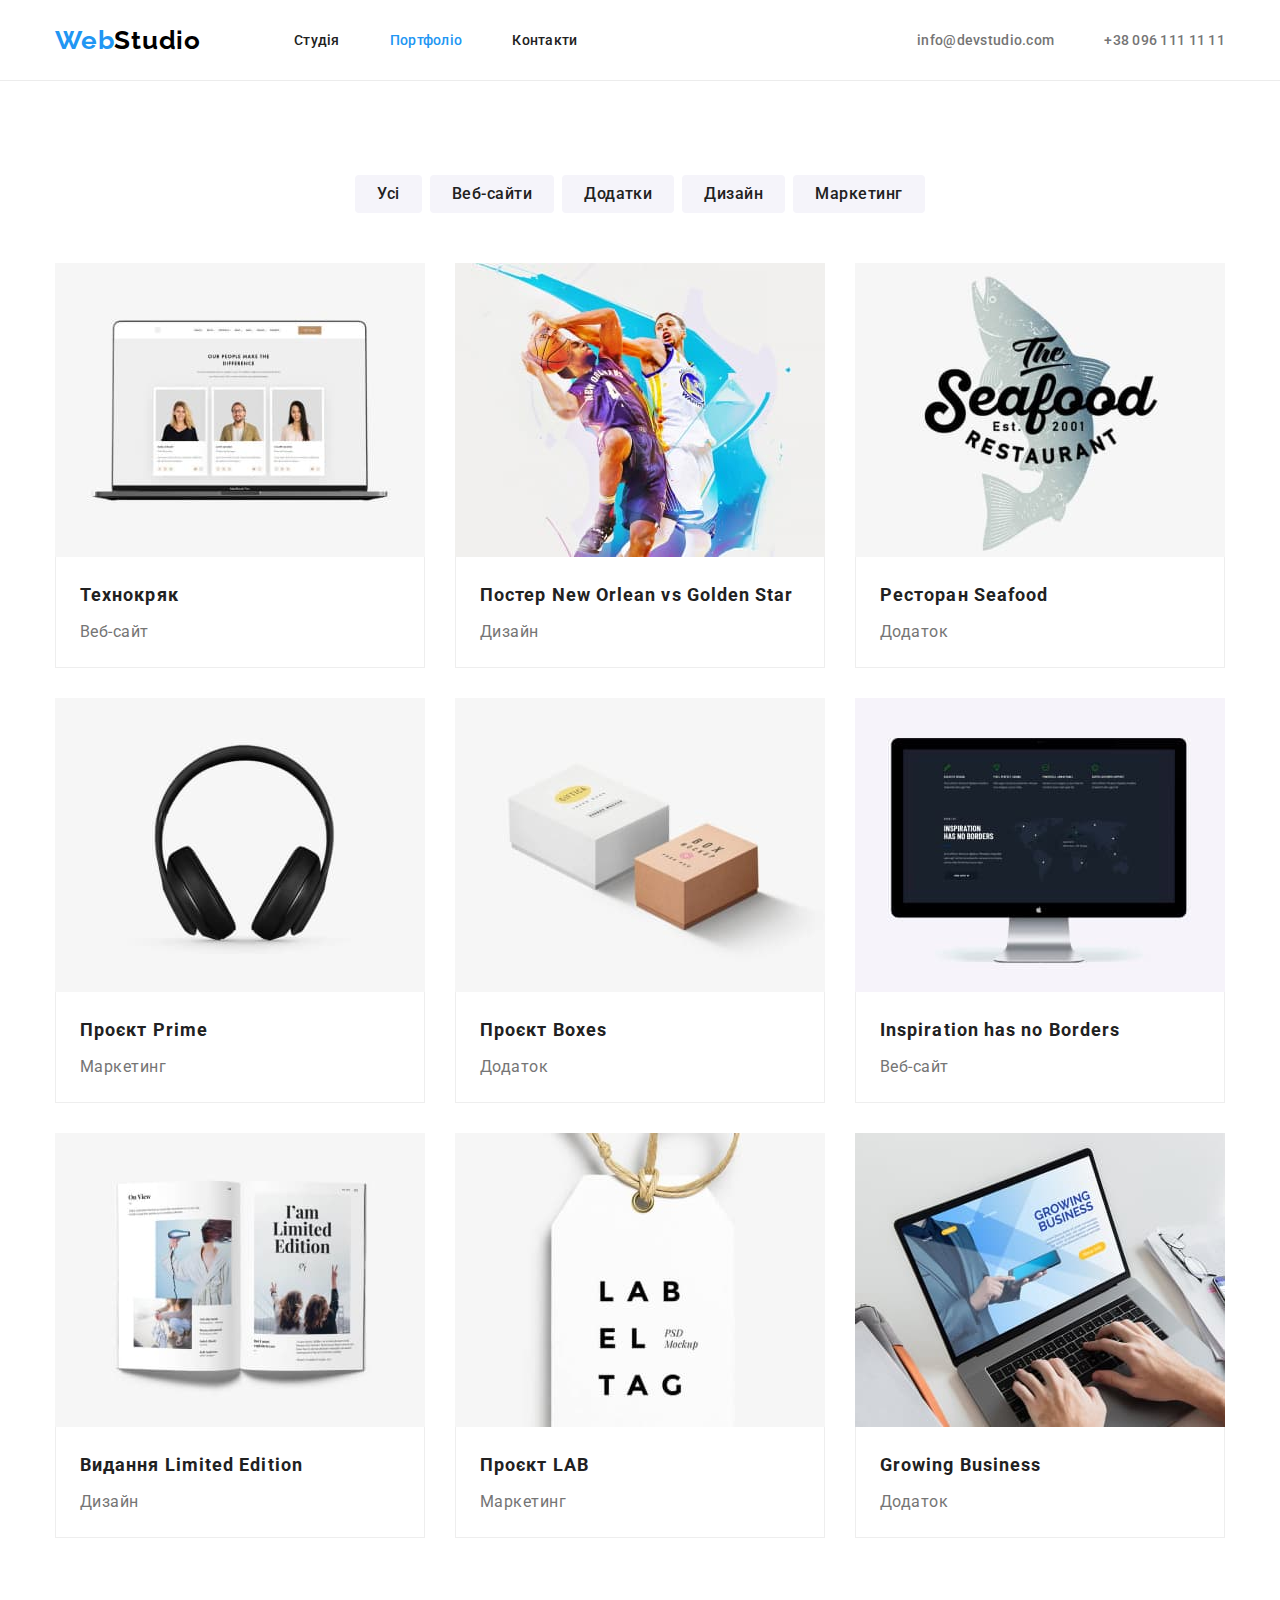
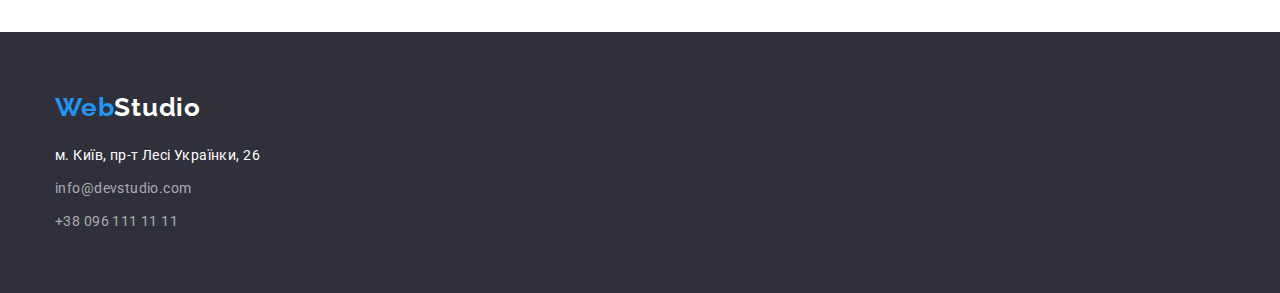
==== portfolio.html @ 5b9d3b2c "Initial commit" ====
<!DOCTYPE html>
<html lang="uk">
  <head>
    <meta charset="UTF-8" />
    <meta http-equiv="X-UA-Compatible" content="IE=edge" />
    <meta name="viewport" content="width=device-width, initial-scale=1.0" />
    <title>WebStudio</title>
    <!-- Fonts -->
    <link rel="preconnect" href="https://fonts.googleapis.com" />
    <link rel="preconnect" href="https://fonts.gstatic.com" crossorigin />
    <link
      href="https://fonts.googleapis.com/css2?family=Raleway:wght@700&family=Roboto:wght@400;500;700;900&display=swap"
      rel="stylesheet"
    />

    <!-- Modern normalized -->

    <link rel="stylesheet" href="./css/modern-normalized.css" />

    <!-- Custom styles -->
    <link rel="stylesheet" href="./css/styles.css" />
  </head>

  <body class="page">
    <header class="header">
      <div class="container header-container">
        <a class="logo" href="./index.html" lang="en"><span class="accent">Web</span>Studio</a>
        <nav class="nav">
          <ul class="list header-nav-list">
            <li class="list-item">
              <a class="header-nav-link link" href="./index.html">Студія</a>
            </li>
            <li>
              <a class="header-nav-link link active" href="./portfolio.html">Портфоліо</a>
            </li>
            <li>
              <a class="header-nav-link link" href="">Контакти</a>
            </li>
          </ul>
        </nav>

        <div class="header-contacts">
          <ul class="header-list-contacts list">
            <li class="list-item">
              <a class="header-nav-link link" href="mailto:info@devstudio.com" lang="en"
                >info@devstudio.com</a
              >
            </li>
            <li class="list-item">
              <a class="header-nav-link link" href="tel:+380961111111">+38 096 111 11 11</a>
            </li>
          </ul>
        </div>
      </div>
    </header>

    <main>
      <section class="section-portfolio section">
        <div class="container portfolio">
          <h1 hidden>Портфоліо</h1>

          <div class="btn-portfolio">
            <ul class="list-btn list">
              <li class="btn-list-item">
                <button class="portfolio-btn btn" type="button">Усі</button>
              </li>
              <li class="btn-list-item">
                <button class="portfolio-btn btn" type="button">Веб-сайти</button>
              </li>
              <li class="btn-list-item">
                <button class="portfolio-btn btn" type="button">Додатки</button>
              </li>
              <li class="btn-list-item">
                <button class="portfolio-btn btn" type="button">Дизайн</button>
              </li>
              <li class="btn-list-item">
                <button class="portfolio-btn btn" type="button">Маркетинг</button>
              </li>
            </ul>
          </div>

          <div class="portfolio-cards">
            <ul class="cards-list-portfolio list">
              <li class="cards-item-portfolio">
                <img
                  class="img-portfolio img"
                  src="./images/portfolio/img-1.jpeg"
                  alt="Картинка вебсайт"
                  width="370"
                  height="294"
                />
                <div class="group-bottom-cards"
                  ><h2 class="subtitle-portfolio">Технокряк</h2>
                  <p class="desc-portfolio">Веб-сайт</p>
                </div>
              </li>

              <li class="cards-item-portfolio">
                <img
                  class="img-portfolio img"
                  src="./images/portfolio/img-2.jpeg"
                  alt="зображення дизайну"
                  width="370"
                  height="294"
                />
                <div class="group-bottom-cards">
                  <h2 class="subtitle-portfolio"
                    >Постер <span lang="en">New Orlean vs Golden Star</span></h2
                  >
                  <p class="desc-portfolio">Дизайн</p>
                </div>
              </li>

              <li class="cards-item-portfolio">
                <img
                  class="img-portfolio img"
                  src="./images/portfolio/img-3.jpeg"
                  alt="логотип ресторану"
                  width="370"
                  height="294"
                />
                <div class="group-bottom-cards"
                  ><h2 class="subtitle-portfolio">Ресторан <span lang="en">Seafood</span> </h2>
                  <p class="desc-portfolio">Додаток</p>
                </div>
              </li>

              <li class="cards-item-portfolio">
                <img
                  class="img-portfolio img"
                  src="./images/portfolio/img-4.jpeg"
                  alt="Навушники"
                  width="370"
                  height="294"
                />
                <div class="group-bottom-cards"
                  ><h2 class="subtitle-portfolio">Проєкт <span lang="en">Prime</span> </h2>
                  <p class="desc-portfolio">Маркетинг</p>
                </div>
              </li>

              <li class="cards-item-portfolio">
                <img
                  class="img-portfolio img"
                  src="./images/portfolio/img-5.jpeg"
                  alt="коробки"
                  width="370"
                  height="294"
                />
                <div class="group-bottom-cards"
                  ><h2 class="subtitle-portfolio">Проєкт <span lang="en">Boxes</span> </h2>
                  <p class="desc-portfolio">Додаток</p>
                </div>
              </li>

              <li class="cards-item-portfolio">
                <img
                  class="img-portfolio img"
                  src="./images/portfolio/img-6.jpeg"
                  alt="монітор"
                  width="370"
                  height="294"
                />
                <div class="group-bottom-cards">
                  <h2 class="subtitle-portfolio" lang="en">Inspiration has no Borders</h2>
                  <p class="desc-portfolio">Веб-сайт</p>
                </div>
              </li>

              <li class="cards-item-portfolio">
                <img
                  class="img-portfolio img"
                  src="./images/portfolio/img-7.jpeg"
                  alt="журнал"
                  width="370"
                  height="294"
                />
                <div class="group-bottom-cards">
                  <h2 class="subtitle-portfolio"
                    >Видання <span lang="en">Limited Edition</span>
                  </h2>
                  <p class="desc-portfolio">Дизайн</p>
                </div>
              </li>

              <li class="cards-item-portfolio">
                <img
                  class="img-portfolio img"
                  src="./images/portfolio/img-8.jpeg"
                  alt="лейба"
                  width="370"
                  height="294"
                />
                <div class="group-bottom-cards"
                  ><h2 class="subtitle-portfolio">Проєкт <span lang="en">LAB</span></h2>
                  <p class="desc-portfolio">Маркетинг</p>
                </div>
              </li>

              <li class="cards-item-portfolio">
                <img
                  class="img-portfolio img"
                  src="./images/portfolio/img-9.jpeg"
                  alt="ноутбук"
                  width="370"
                  height="294"
                />
                <div class="group-bottom-cards">
                  <h2 class="subtitle-portfolio" lang="en">Growing Business </h2>
                  <p class="desc-portfolio">Додаток</p>
                </div>
              </li>
            </ul>
          </div>
        </div>
      </section>
    </main>
    <footer class="footer">
      <div class="container footer-container">
        <a class="logo-footer" href="./index.html" lang="en">
          <span class="accent">Web</span>Studio</a
        >
        <address class="contacts-adress">
          <ul class="list">
            <li class="list-item-contacts">
              <a
                class="link address"
                href="https://goo.gl/maps/JGpB8rqsACKzJYv68"
                target="_blank"
                rel="noopener noreferrer"
                >м. Київ, пр-т Лесі Українки, 26</a
              >
            </li>
            <li class="list-item-contacts">
              <a class="footer-contacts link" href="mailto:info@devstudio.com" lang="en"
                >info@devstudio.com</a
              >
            </li>
            <li class="list-item-contacts">
              <a class="footer-contacts link" href="tel:+380961111111">+38 096 111 11 11</a>
            </li>
          </ul>
        </address>
      </div>
    </footer>
  </body>
</html>
---- css/modern-normalized.css ----
/**
 * Minified by jsDelivr using clean-css v4.2.3.
 * Original file: /npm/modern-normalize@1.1.0/modern-normalize.css
 *
 * Do NOT use SRI with dynamically generated files! More information: https://www.jsdelivr.com/using-sri-with-dynamic-files
 */
/*! modern-normalize v1.1.0 | MIT License | https://github.com/sindresorhus/modern-normalize */
*,
::after,
::before {
  box-sizing: border-box;
}
html {
  -moz-tab-size: 4;
  tab-size: 4;
}
html {
  line-height: 1.15;
  -webkit-text-size-adjust: 100%;
}
body {
  margin: 0;
}
body {
  font-family: system-ui, -apple-system, 'Segoe UI', Roboto, Helvetica, Arial, sans-serif,
    'Apple Color Emoji', 'Segoe UI Emoji';
}
hr {
  height: 0;
  color: inherit;
}
abbr[title] {
  text-decoration: underline dotted;
}
b,
strong {
  font-weight: bolder;
}
code,
kbd,
pre,
samp {
  font-family: ui-monospace, SFMono-Regular, Consolas, 'Liberation Mono', Menlo, monospace;
  font-size: 1em;
}
small {
  font-size: 80%;
}
sub,
sup {
  font-size: 75%;
  line-height: 0;
  position: relative;
  vertical-align: baseline;
}
sub {
  bottom: -0.25em;
}
sup {
  top: -0.5em;
}
table {
  text-indent: 0;
  border-color: inherit;
}
button,
input,
optgroup,
select,
textarea {
  font-family: inherit;
  font-size: 100%;
  line-height: 1.15;
  margin: 0;
}
button,
select {
  text-transform: none;
}
[type='button'],
[type='reset'],
[type='submit'],
button {
  -webkit-appearance: button;
}
::-moz-focus-inner {
  border-style: none;
  padding: 0;
}
:-moz-focusring {
  outline: 1px dotted ButtonText;
}
:-moz-ui-invalid {
  box-shadow: none;
}
legend {
  padding: 0;
}
progress {
  vertical-align: baseline;
}
::-webkit-inner-spin-button,
::-webkit-outer-spin-button {
  height: auto;
}
[type='search'] {
  -webkit-appearance: textfield;
  outline-offset: -2px;
}
::-webkit-search-decoration {
  -webkit-appearance: none;
}
::-webkit-file-upload-button {
  -webkit-appearance: button;
  font: inherit;
}
summary {
  display: list-item;
}
/*# sourceMappingURL=/sm/b8ae781793ee4eb86edef3f2a2ac43a5575d063ed8cd287d7553f9f1b2776616.map */
---- css/styles.css ----
:root {
  /* Fonts */
  --maine-font: 'Roboto', sans-serif;
  --secondary-font: 'Raleway', sans-serif;
  /* Text colors */
  --maine-txt-cl: #212121;
  --gray-txt-cl: #757575;
  --light-txt-cl: #ffffff;
  --accent-txt-cl: #2196f3;
  --gray-txt-cl-60: rgba(255, 255, 255, 0.6);

  /* Background colors */
  --accent-bgd-cl: #2196f3;
  --black-bgd-cl: #2f303a;
  --gray-bgd-cl: #f5f4fa;
  --gray-bgd-btn-cl: #f5f4fa;

  /* Others */

  --grey-border-cl: #ececec;
  --light-border-cl: #eeeeee;
}

/* Reset */
h1,
h2,
h3,
h4,
h5,
h6,
p {
  margin: 0;
}

.list {
  list-style: none;
  padding-left: 0;
  margin: 0;
}

.link {
  text-decoration: none;
  color: currentColor;
}

/* Base styles */

.page {
  font-family: var(--maine-font);
  color: var(--maine-txt-cl);
}

.container {
  width: 1200px;
  padding-left: 15px;
  padding-right: 15px;
  margin-left: auto;
  margin-right: auto;

  /* outline: 2px solid red;
  outline-offset: -2px; */
}

.section {
  padding-top: 94px;
  padding-bottom: 94px;
}

.img {
  display: block;
  max-width: 100%;
  height: auto;
}

/* Header */

.header {
  background-color: #ffffff;

  border-bottom: 1px solid var(--grey-border-cl);
}

.header-container {
  display: flex;
  align-items: center;
}

.logo {
  font-weight: 700;
  font-size: 26px;
  line-height: calc(31 / 26);
  letter-spacing: 0.03em;
  font-family: var(--secondary-font);
  margin-right: 93px;

  color: #000000;
  text-decoration: none;
}

.accent {
  color: var(--accent-txt-cl);
}

.header-nav-link {
  display: block;
  font-weight: 500;
  font-size: 14px;
  line-height: calc(16 / 14);
  letter-spacing: 0.02em;
  cursor: pointer;
  padding-bottom: 32px;
  padding-top: 32px;
}

.active {
  color: var(--accent-txt-cl);
}

.header-nav-link:hover,
.header-nav-link:focus {
  color: var(--accent-txt-cl);
}

.header-list-contacts {
  color: var(--gray-txt-cl);
}

.header-nav-list {
  display: flex;
  align-items: center;
  gap: 50px;
}

.header-contacts {
  display: flex;
  align-items: center;
  margin-left: auto;
}

.header-list-contacts {
  display: flex;
  align-items: center;
  gap: 50px;
}

/* Шапка */
.section-tittle {
  background-color: var(--black-bgd-cl);
  padding: 200px 0 200px;
}

.hero-container {
  align-items: center;
}

.maine-tittle {
  font-weight: 900;
  font-size: 44px;
  line-height: calc(60 / 44);
  text-align: center;
  letter-spacing: 0.06em;
  text-transform: uppercase;
  color: var(--light-txt-cl);
  width: 696px;

  margin-left: auto;
  margin-right: auto;
  margin-bottom: 30px;
}

.maine-btn {
  margin-left: auto;
  margin-right: auto;
  display: block;
  padding: 10px 32px;

  background-color: var(--accent-bgd-cl);
  color: var(--light-txt-cl);
  font-weight: 700;
  font-size: 16px;
  line-height: calc(30 / 16);
  letter-spacing: 0.06em;
  box-shadow: 0px 4px 4px rgba(0, 0, 0, 0.15);
  border-radius: 4px;
  border: none;
  font-family: inherit;
}
.maine-btn:hover,
.maine-btn:focus {
  cursor: pointer;
}

/* Особливості */

.peculiarity-container {
  display: flex;
  align-items: center;
}

.list-peculiarity {
  display: flex;
  gap: 30px;
}

.subtitle-peculiarity {
  margin-bottom: 10px;

  font-size: 14px;
  line-height: calc(16 / 14);
  letter-spacing: 0.03em;
  text-transform: uppercase;
}

.desc-peculiarity {
  font-size: 14px;
  line-height: calc(24 / 14);
  letter-spacing: 0.03em;
  color: var(--gray-txt-cl);
}

/* Чим ми займаємось */

.section-benefits {
  padding-top: 0;
}

.title-benefits {
  font-size: 36px;
  line-height: calc(42 / 36);
  text-align: center;
  letter-spacing: 0.03em;
  margin-bottom: 50px;
}

.list-benefits {
  display: flex;
  gap: 30px;
}

/* Наша команда */

.section-team {
  background-color: var(--gray-bgd-cl);
}

.title-team {
  font-size: 36px;
  line-height: calc(42 / 36);
  text-align: center;
  letter-spacing: 0.03em;
  margin-bottom: 50px;
}

.list-team {
  display: flex;
  gap: 30px;
}

.item-team {
  min-width: 270px;

  background: #ffffff;
  box-shadow: 0px 1px 3px rgba(0, 0, 0, 0.12), 0px 1px 1px rgba(0, 0, 0, 0.14),
    0px 2px 1px rgba(0, 0, 0, 0.2);
  border-radius: 0px 0px 4px 4px;
}

.img-team {
  margin-bottom: 30px;
}

.subtitle-team {
  font-weight: 500;
  font-size: 16px;
  line-height: calc(19 / 16);
  text-align: center;
  letter-spacing: 0.03em;
  margin-bottom: 10px;
}

.desc-team {
  font-size: 16px;
  line-height: calc(19 / 16);
  text-align: center;
  letter-spacing: 0.03em;
  color: var(--gray-txt-cl);
  margin-bottom: 30px;
}

/* Портфоліо */

.list-btn {
  display: flex;
  justify-content: center;
  gap: 8px;
  margin-bottom: 50px;
}
.list-btn .btn {
  font-weight: 500;
  font-size: 16px;
  line-height: calc(26 / 16);
  letter-spacing: 0.03em;
  background-color: var(--gray-bgd-btn-cl);
  color: var(--maine-txt-cl);

  cursor: pointer;
  border: none;
  border-radius: 4px;
  padding: 6px 22px;
}

.list-btn .btn:focus,
.list-btn .btn:hover {
  color: var(--light-txt-cl);
  background-color: var(--accent-bgd-cl);
}

.portfolio-cards {
  display: flex;
}
.cards-list-portfolio {
  display: flex;
  gap: 30px;
  flex-wrap: wrap;
}

.cards-item-portfolio {
  background: #ffffff;
  /* width: 370px; */
}

.group-bottom-cards {
  padding-left: 24px;
  padding-top: 20px;
  padding-bottom: 20px;
  border: 1px solid var(--light-border-cl);
  border-top: transparent;
}

.subtitle-portfolio {
  font-size: 18px;
  line-height: calc(36 / 18);
  letter-spacing: 0.06em;
  color: var(--maine-txt-cl);

  margin-bottom: 4px;
}

.desc-portfolio {
  font-size: 16px;
  line-height: calc(30 / 16);
  letter-spacing: 0.03em;
  color: var(--gray-txt-cl);
}

/* Footer */

.footer {
  background-color: var(--black-bgd-cl);
  padding-top: 60px;
  padding-bottom: 60px;
}

.logo-footer {
  font-weight: 700;
  font-size: 26px;
  line-height: calc(31 / 26);
  letter-spacing: 0.03em;
  font-family: var(--secondary-font);
  color: var(--light-txt-cl);
  text-decoration: none;
  display: block;
  margin-bottom: 20px;
}

.contacts-adress {
  font-style: inherit;
  font-weight: 400;
  font-size: 14px;
  line-height: calc(24 / 14);
  letter-spacing: 0.03em;
}

.contacts-adress .link:hover,
.contacts-adress .link:focus {
  color: var(--accent-txt-cl);
}

.list-item-contacts:not(:last-child) {
  margin-bottom: 9px;
}

.address {
  color: var(--light-txt-cl);
  display: block;
}

.footer-contacts {
  color: var(--gray-txt-cl-60);
}
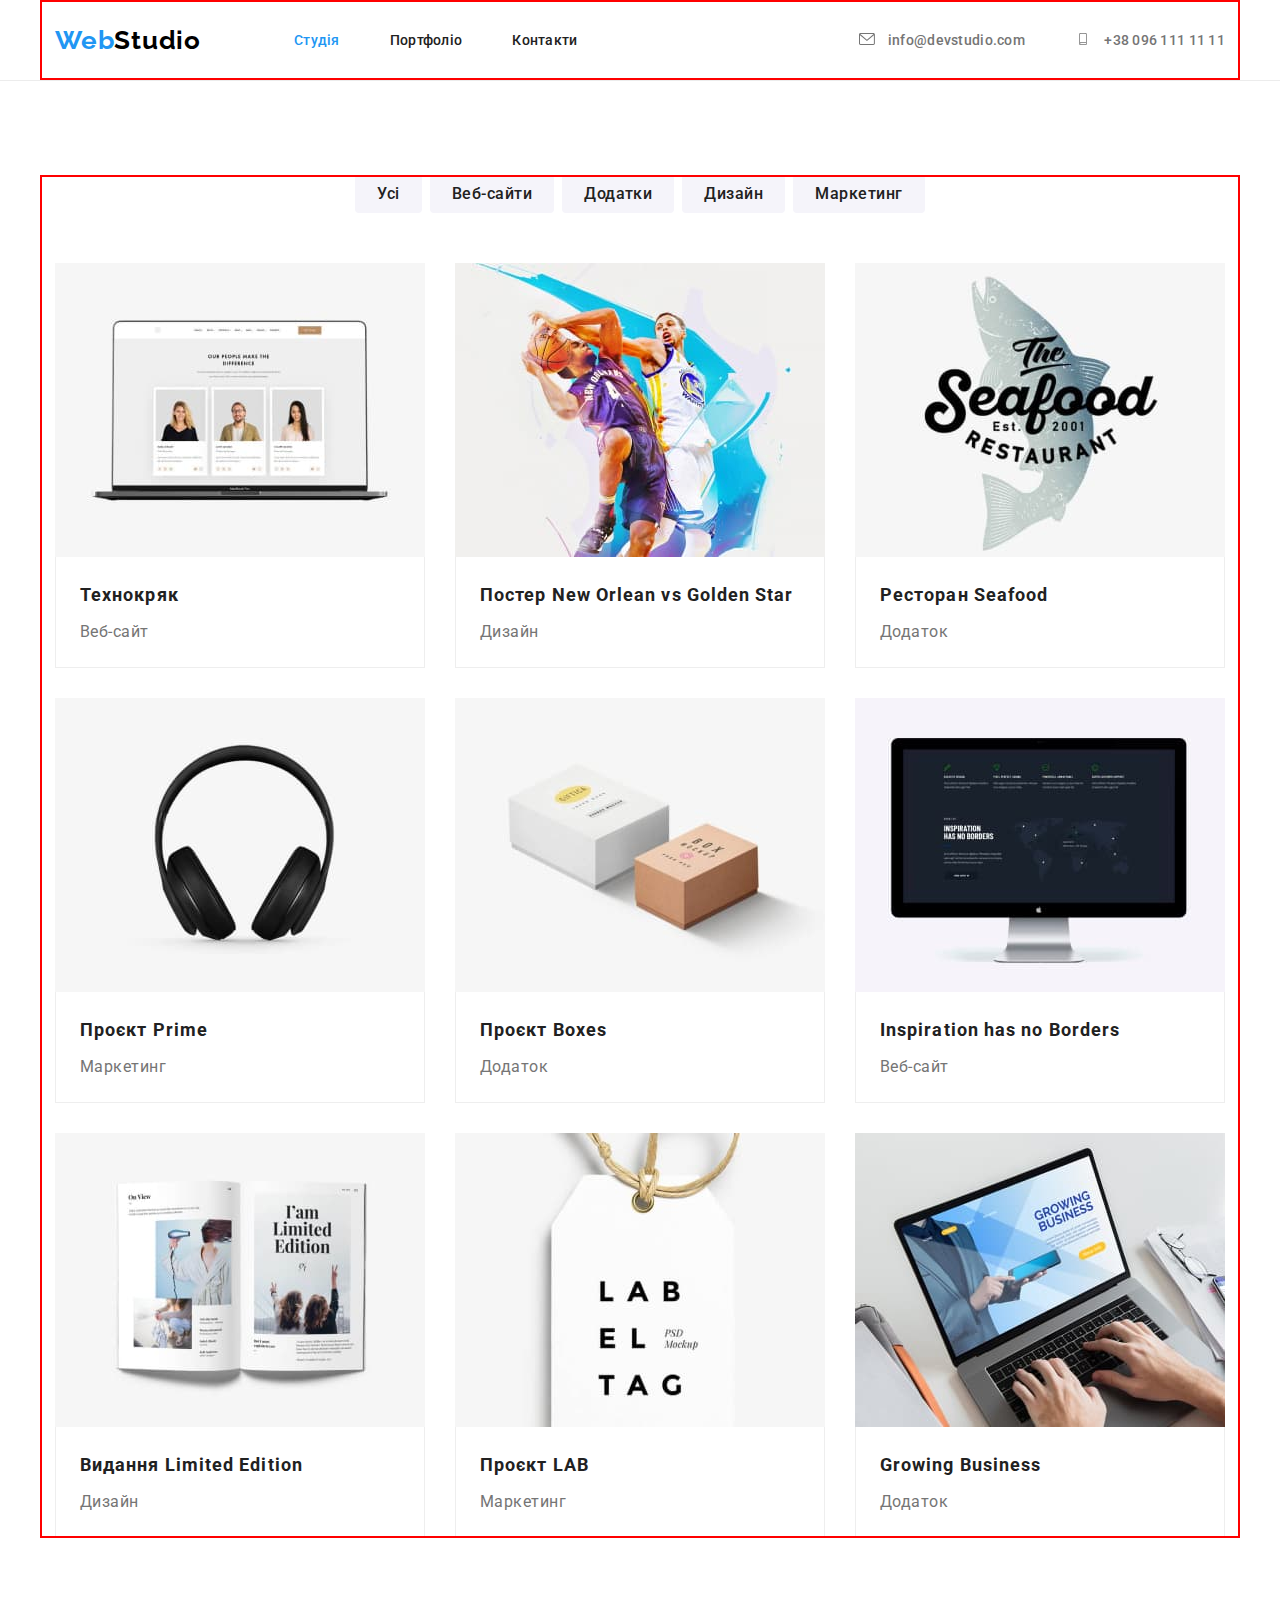
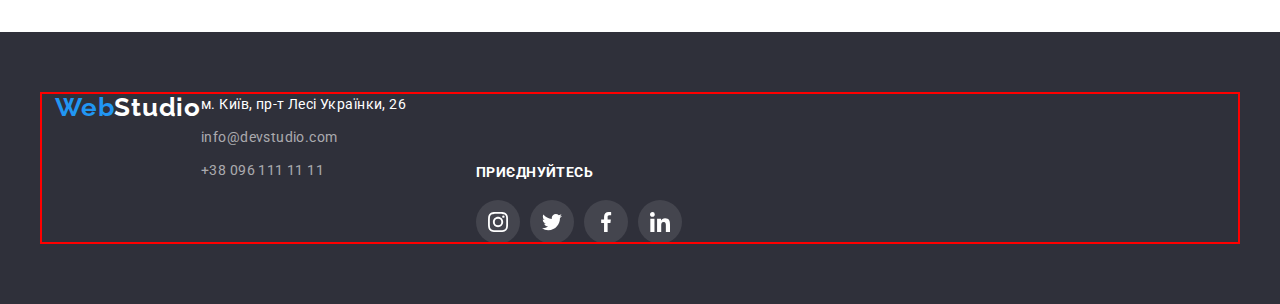
==== commit d6450e03: "add svg icons" ====
--- a/portfolio.html
+++ b/portfolio.html
@@ -28,10 +28,10 @@
         <nav class="nav">
           <ul class="list header-nav-list">
             <li class="list-item">
-              <a class="header-nav-link link" href="./index.html">Студія</a>
+              <a class="header-nav-link link active" href="./index.html">Студія</a>
             </li>
             <li>
-              <a class="header-nav-link link active" href="./portfolio.html">Портфоліо</a>
+              <a class="header-nav-link link" href="./portfolio.html">Портфоліо</a>
             </li>
             <li>
               <a class="header-nav-link link" href="">Контакти</a>
@@ -43,11 +43,19 @@
           <ul class="header-list-contacts list">
             <li class="list-item">
               <a class="header-nav-link link" href="mailto:info@devstudio.com" lang="en"
-                >info@devstudio.com</a
+                ><svg class="icon-nav" width="16" height="12">
+                  <use href="./images/icons.svg#envelope"></use>
+                </svg>
+                info@devstudio.com</a
               >
             </li>
             <li class="list-item">
-              <a class="header-nav-link link" href="tel:+380961111111">+38 096 111 11 11</a>
+              <a class="header-nav-link link" href="tel:+380961111111"
+                ><svg class="icon-nav" width="16" height="12">
+                  <use href="./images/icons.svg#smartphone"></use>
+                </svg>
+                +38 096 111 11 11</a
+              >
             </li>
           </ul>
         </div>
@@ -241,6 +249,51 @@
             </li>
           </ul>
         </address>
+
+        <div class="social-links">
+          <p class="footer-title">приєднуйтесь</p>
+          <ul class="footer-socials list">
+            <li class="item"
+              ><a
+                class="link footer-socials-link"
+                href="#"
+                target="_blank"
+                rel="noreferrer noopener"
+                ><svg class="footer-socials-icon" width="20" height="20">
+                  <use href="./images/icons.svg#instagram"></use></svg></a
+            ></li>
+            <li class="item"
+              ><a
+                class="link footer-socials-link"
+                href="#"
+                target="_blank"
+                rel="noreferrer noopener"
+                ><svg class="footer-socials-icon" width="20" height="20">
+                  <use href="./images/icons.svg#twitter"></use></svg></a
+            ></li>
+            <li class="item"
+              ><a
+                class="link footer-socials-link"
+                href="#"
+                target="_blank"
+                rel="noreferrer noopener"
+                ><svg class="footer-socials-icon" width="20" height="20">
+                  <use href="./images/icons.svg#facebook"></use></svg></a
+            ></li>
+            <li class="item"
+              ><a
+                class="link footer-socials-link"
+                href="#"
+                target="_blank"
+                rel="noreferrer noopener"
+              >
+                <svg class="footer-socials-icon" width="20" height="20">
+                  <use href="./images/icons.svg#linkedin"></use>
+                </svg>
+              </a>
+            </li>
+          </ul>
+        </div>
       </div>
     </footer>
   </body>
--- a/css/styles.css
+++ b/css/styles.css
@@ -14,6 +14,9 @@
   --black-bgd-cl: #2f303a;
   --gray-bgd-cl: #f5f4fa;
   --gray-bgd-btn-cl: #f5f4fa;
+  --gray-bgd-icon-cl: #afb1b8;
+  --gray-bgd-icon-footer-cl: linear-gradient(0deg, rgba(0, 0, 0, 0.2), rgba(0, 0, 0, 0.2)),
+    rgba(255, 255, 255, 0.1);
 
   /* Others */
 
@@ -57,8 +60,8 @@
   margin-left: auto;
   margin-right: auto;
 
-  /* outline: 2px solid red;
-  outline-offset: -2px; */
+  outline: 2px solid red;
+  outline-offset: -2px;
 }
 
 .section {
@@ -143,8 +146,26 @@
   gap: 50px;
 }
 
+.icon-nav {
+  margin-right: 10px;
+  fill: var(--gray-txt-cl);
+}
+
+.header-nav-link:hover .icon-nav,
+.header-nav-link:focus .icon-nav {
+  fill: var(--accent-bgd-cl);
+}
+
 /* Шапка */
 .section-tittle {
+  max-width: 1600px;
+  margin-left: auto;
+  margin-right: auto;
+  background-image: url(../images/hero/overlay.png), url(../images/hero/hero-img.jpeg);
+  background-position: center;
+  background-repeat: no-repeat;
+  background-size: cover;
+
   background-color: var(--black-bgd-cl);
   padding: 200px 0 200px;
 }
@@ -202,6 +223,17 @@
   gap: 30px;
 }
 
+.group-peculiarity {
+  height: 120px;
+  width: 270px;
+  margin-bottom: 30px;
+  background-color: var(--gray-bgd-cl);
+  border-radius: 4px;
+  display: flex;
+  align-items: center;
+  justify-content: center;
+}
+
 .subtitle-peculiarity {
   margin-bottom: 10px;
 
@@ -285,6 +317,85 @@
   letter-spacing: 0.03em;
   color: var(--gray-txt-cl);
   margin-bottom: 30px;
+}
+
+/* socials */
+
+.team-wrap {
+  padding-bottom: 30px;
+}
+
+.socials {
+  display: flex;
+  gap: 10px;
+  justify-content: center;
+}
+
+.socials-link {
+  display: flex;
+  align-items: center;
+  justify-content: center;
+  width: 44px;
+  height: 44px;
+  border-radius: 50%;
+
+  background-color: var(--light-txt-cl);
+}
+
+.social-icon {
+  fill: var(--gray-bgd-icon-cl);
+}
+
+.socials-link:hover .social-icon,
+.socials-link:focus .social-icon {
+  fill: var(--light-txt-cl);
+}
+
+.socials-link:hover,
+.socials-link:focus {
+  background-color: var(--accent-bgd-cl);
+}
+
+/* Постійні клієнти */
+.section-title {
+  font-size: 36px;
+  line-height: calc(42 / 36);
+  text-align: center;
+  letter-spacing: 0.03em;
+  margin-bottom: 50px;
+}
+.clients {
+  padding-top: 94px;
+  padding-bottom: 94px;
+}
+
+.client-list {
+  display: flex;
+  justify-content: space-between;
+  margin-top: 50px;
+}
+
+.clients-link {
+  display: flex;
+  width: 170px;
+  height: 92px;
+  border: 1px solid var(--gray-bgd-icon-cl);
+  border-radius: 4px;
+  justify-content: center;
+  align-items: center;
+}
+.clients-icon {
+  fill: var(--gray-bgd-icon-cl);
+}
+
+.clients-link:hover,
+.clients-link:focus {
+  border: 1px solid var(--accent-txt-cl);
+}
+
+.clients-link:hover .clients-icon,
+.clients-link:focus .clients-icon {
+  fill: var(--accent-txt-cl);
 }
 
 /* Портфоліо */
@@ -356,9 +467,14 @@
 /* Footer */
 
 .footer {
+  display: flex;
   background-color: var(--black-bgd-cl);
   padding-top: 60px;
   padding-bottom: 60px;
+}
+
+.footer-container {
+  display: flex;
 }
 
 .logo-footer {
@@ -398,3 +514,43 @@
 .footer-contacts {
   color: var(--gray-txt-cl-60);
 }
+
+/* Socials */
+
+.social-links {
+  margin-top: 72px;
+  margin-left: 70px;
+}
+
+.footer-title {
+  margin-bottom: 20px;
+  font-weight: 700;
+  font-size: 14px;
+  line-height: calc(16 / 14);
+  letter-spacing: 0.03em;
+  text-transform: uppercase;
+  color: var(--light-txt-cl);
+}
+.footer-socials {
+  display: flex;
+  gap: 10px;
+}
+
+.footer-socials-link {
+  display: flex;
+  width: 44px;
+  height: 44px;
+  align-items: center;
+  justify-content: center;
+  background-color: rgba(255, 255, 255, 0.1);
+  border-radius: 50%;
+}
+
+.footer-socials-icon {
+  fill: var(--light-txt-cl);
+}
+
+.footer-socials-link:hover,
+.footer-socials-link:focus {
+  background-color: var(--accent-bgd-cl);
+}
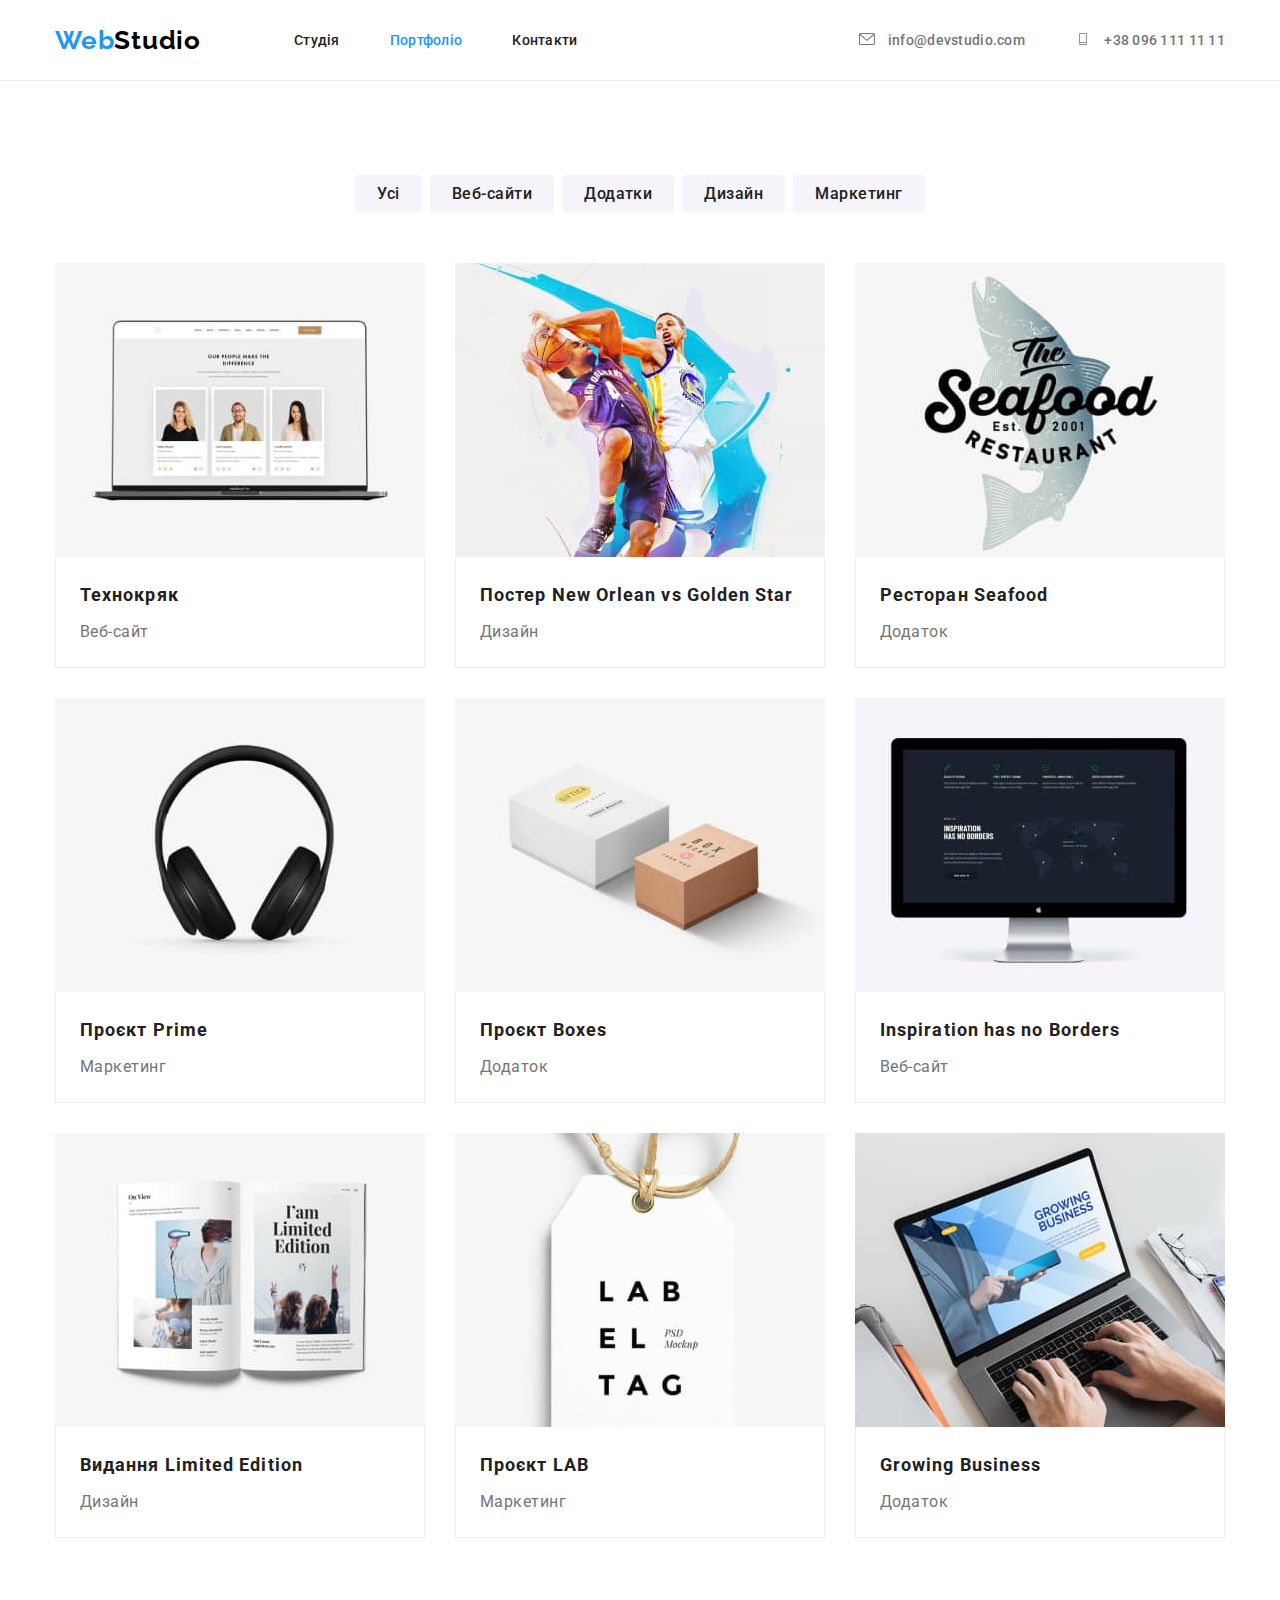
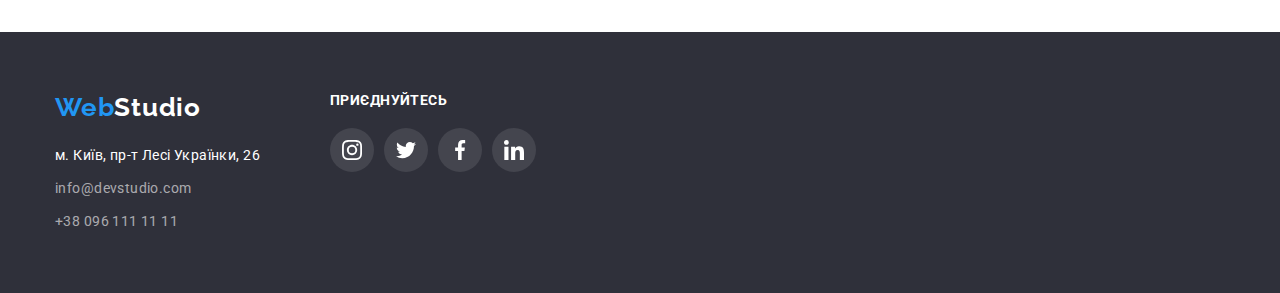
==== commit 6cda68f6: "fixed footer flex" ====
--- a/portfolio.html
+++ b/portfolio.html
@@ -28,10 +28,10 @@
         <nav class="nav">
           <ul class="list header-nav-list">
             <li class="list-item">
-              <a class="header-nav-link link active" href="./index.html">Студія</a>
+              <a class="header-nav-link link" href="./index.html">Студія</a>
             </li>
             <li>
-              <a class="header-nav-link link" href="./portfolio.html">Портфоліо</a>
+              <a class="header-nav-link link active" href="./portfolio.html">Портфоліо</a>
             </li>
             <li>
               <a class="header-nav-link link" href="">Контакти</a>
@@ -225,30 +225,32 @@
     </main>
     <footer class="footer">
       <div class="container footer-container">
-        <a class="logo-footer" href="./index.html" lang="en">
-          <span class="accent">Web</span>Studio</a
-        >
-        <address class="contacts-adress">
-          <ul class="list">
-            <li class="list-item-contacts">
-              <a
-                class="link address"
-                href="https://goo.gl/maps/JGpB8rqsACKzJYv68"
-                target="_blank"
-                rel="noopener noreferrer"
-                >м. Київ, пр-т Лесі Українки, 26</a
-              >
-            </li>
-            <li class="list-item-contacts">
-              <a class="footer-contacts link" href="mailto:info@devstudio.com" lang="en"
-                >info@devstudio.com</a
-              >
-            </li>
-            <li class="list-item-contacts">
-              <a class="footer-contacts link" href="tel:+380961111111">+38 096 111 11 11</a>
-            </li>
-          </ul>
-        </address>
+        <div class="group-footer">
+          <a class="logo-footer" href="./index.html" lang="en">
+            <span class="accent">Web</span>Studio</a
+          >
+          <address class="contacts-adress">
+            <ul class="list">
+              <li class="list-item-contacts">
+                <a
+                  class="link address"
+                  href="https://goo.gl/maps/JGpB8rqsACKzJYv68"
+                  target="_blank"
+                  rel="noopener noreferrer"
+                  >м. Київ, пр-т Лесі Українки, 26</a
+                >
+              </li>
+              <li class="list-item-contacts">
+                <a class="footer-contacts link" href="mailto:info@devstudio.com" lang="en"
+                  >info@devstudio.com</a
+                >
+              </li>
+              <li class="list-item-contacts">
+                <a class="footer-contacts link" href="tel:+380961111111">+38 096 111 11 11</a>
+              </li>
+            </ul>
+          </address>
+        </div>
 
         <div class="social-links">
           <p class="footer-title">приєднуйтесь</p>
--- a/css/styles.css
+++ b/css/styles.css
@@ -60,8 +60,8 @@
   margin-left: auto;
   margin-right: auto;
 
-  outline: 2px solid red;
-  outline-offset: -2px;
+  /* outline: 2px solid red;
+  outline-offset: -2px; */
 }
 
 .section {
@@ -440,6 +440,12 @@
   /* width: 370px; */
 }
 
+.cards-item-portfolio:hover,
+.cards-item-portfolio:focus {
+  box-shadow: 0px 1px 1px rgba(0, 0, 0, 0.12), 0px 4px 4px rgba(0, 0, 0, 0.06),
+    1px 4px 6px rgba(0, 0, 0, 0.16);
+}
+
 .group-bottom-cards {
   padding-left: 24px;
   padding-top: 20px;
@@ -467,7 +473,6 @@
 /* Footer */
 
 .footer {
-  display: flex;
   background-color: var(--black-bgd-cl);
   padding-top: 60px;
   padding-bottom: 60px;
@@ -518,7 +523,7 @@
 /* Socials */
 
 .social-links {
-  margin-top: 72px;
+  /* margin-top: 72px; */
   margin-left: 70px;
 }
 
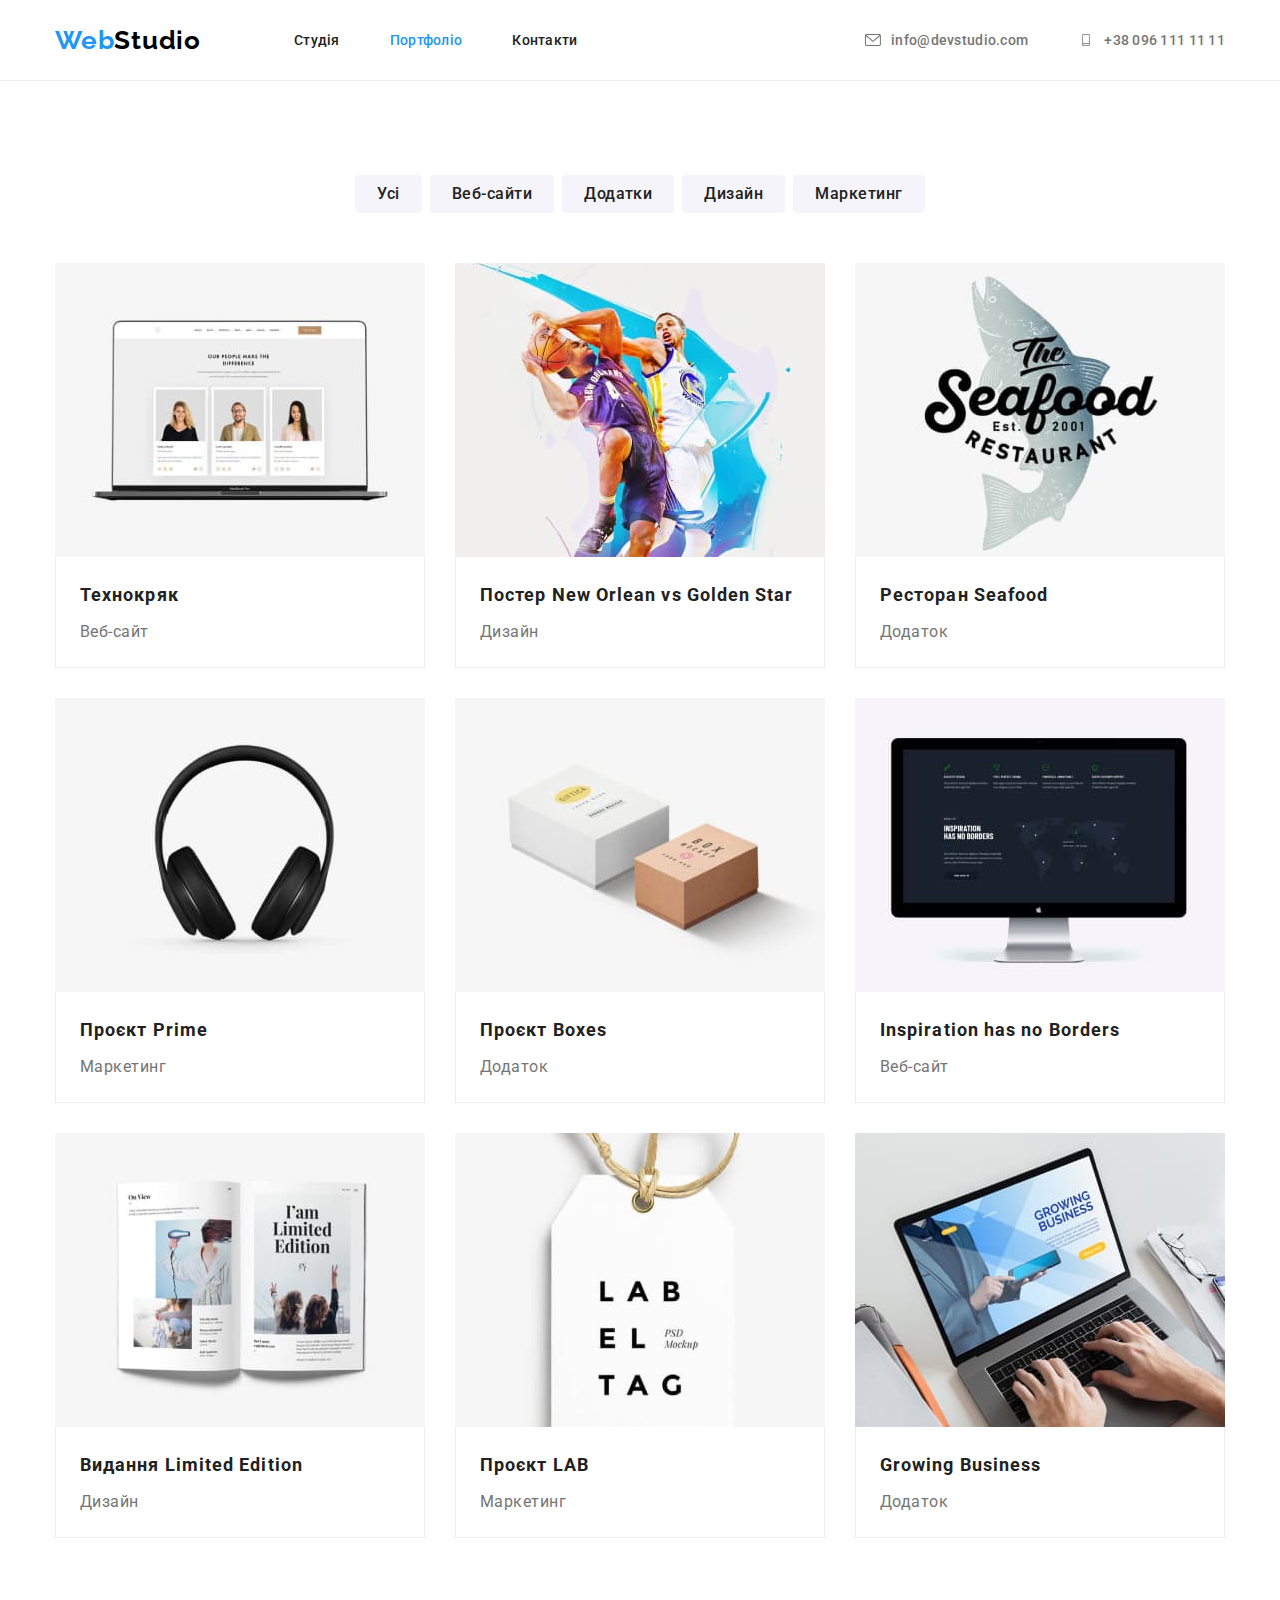
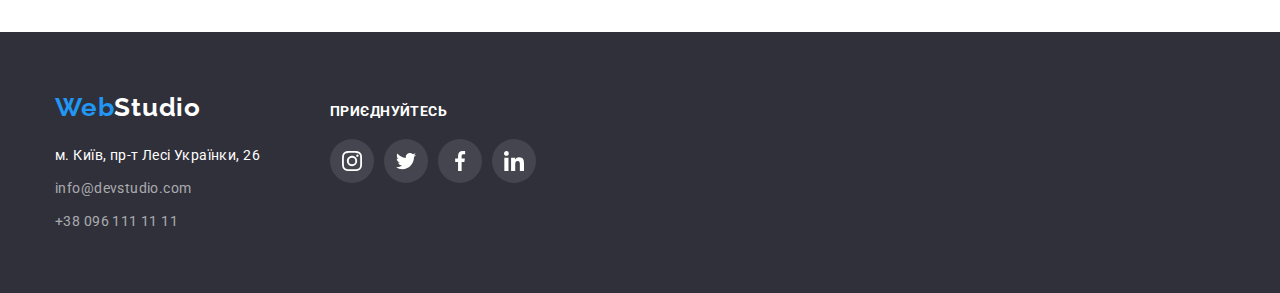
==== commit dcf320a4: "fixed bugs" ====
--- a/portfolio.html
+++ b/portfolio.html
@@ -62,7 +62,7 @@
       </div>
     </header>
 
-    <main>
+    <maine>
       <section class="section-portfolio section">
         <div class="container portfolio">
           <h1 hidden>Портфоліо</h1>
@@ -90,139 +90,157 @@
           <div class="portfolio-cards">
             <ul class="cards-list-portfolio list">
               <li class="cards-item-portfolio">
-                <img
-                  class="img-portfolio img"
-                  src="./images/portfolio/img-1.jpeg"
-                  alt="Картинка вебсайт"
-                  width="370"
-                  height="294"
-                />
-                <div class="group-bottom-cards"
-                  ><h2 class="subtitle-portfolio">Технокряк</h2>
-                  <p class="desc-portfolio">Веб-сайт</p>
-                </div>
-              </li>
-
-              <li class="cards-item-portfolio">
-                <img
-                  class="img-portfolio img"
-                  src="./images/portfolio/img-2.jpeg"
-                  alt="зображення дизайну"
-                  width="370"
-                  height="294"
-                />
-                <div class="group-bottom-cards">
-                  <h2 class="subtitle-portfolio"
-                    >Постер <span lang="en">New Orlean vs Golden Star</span></h2
-                  >
-                  <p class="desc-portfolio">Дизайн</p>
-                </div>
-              </li>
-
-              <li class="cards-item-portfolio">
-                <img
-                  class="img-portfolio img"
-                  src="./images/portfolio/img-3.jpeg"
-                  alt="логотип ресторану"
-                  width="370"
-                  height="294"
-                />
-                <div class="group-bottom-cards"
-                  ><h2 class="subtitle-portfolio">Ресторан <span lang="en">Seafood</span> </h2>
-                  <p class="desc-portfolio">Додаток</p>
-                </div>
-              </li>
-
-              <li class="cards-item-portfolio">
-                <img
-                  class="img-portfolio img"
-                  src="./images/portfolio/img-4.jpeg"
-                  alt="Навушники"
-                  width="370"
-                  height="294"
-                />
-                <div class="group-bottom-cards"
-                  ><h2 class="subtitle-portfolio">Проєкт <span lang="en">Prime</span> </h2>
-                  <p class="desc-portfolio">Маркетинг</p>
-                </div>
-              </li>
-
-              <li class="cards-item-portfolio">
-                <img
-                  class="img-portfolio img"
-                  src="./images/portfolio/img-5.jpeg"
-                  alt="коробки"
-                  width="370"
-                  height="294"
-                />
-                <div class="group-bottom-cards"
-                  ><h2 class="subtitle-portfolio">Проєкт <span lang="en">Boxes</span> </h2>
-                  <p class="desc-portfolio">Додаток</p>
-                </div>
-              </li>
-
-              <li class="cards-item-portfolio">
-                <img
-                  class="img-portfolio img"
-                  src="./images/portfolio/img-6.jpeg"
-                  alt="монітор"
-                  width="370"
-                  height="294"
-                />
-                <div class="group-bottom-cards">
-                  <h2 class="subtitle-portfolio" lang="en">Inspiration has no Borders</h2>
-                  <p class="desc-portfolio">Веб-сайт</p>
-                </div>
-              </li>
-
-              <li class="cards-item-portfolio">
-                <img
-                  class="img-portfolio img"
-                  src="./images/portfolio/img-7.jpeg"
-                  alt="журнал"
-                  width="370"
-                  height="294"
-                />
-                <div class="group-bottom-cards">
-                  <h2 class="subtitle-portfolio"
-                    >Видання <span lang="en">Limited Edition</span>
-                  </h2>
-                  <p class="desc-portfolio">Дизайн</p>
-                </div>
-              </li>
-
-              <li class="cards-item-portfolio">
-                <img
-                  class="img-portfolio img"
-                  src="./images/portfolio/img-8.jpeg"
-                  alt="лейба"
-                  width="370"
-                  height="294"
-                />
-                <div class="group-bottom-cards"
-                  ><h2 class="subtitle-portfolio">Проєкт <span lang="en">LAB</span></h2>
-                  <p class="desc-portfolio">Маркетинг</p>
-                </div>
-              </li>
-
-              <li class="cards-item-portfolio">
-                <img
-                  class="img-portfolio img"
-                  src="./images/portfolio/img-9.jpeg"
-                  alt="ноутбук"
-                  width="370"
-                  height="294"
-                />
-                <div class="group-bottom-cards">
-                  <h2 class="subtitle-portfolio" lang="en">Growing Business </h2>
-                  <p class="desc-portfolio">Додаток</p>
-                </div>
+                <a class="cards-link-portfolio link" href="#">
+                  <img
+                    class="img-portfolio img"
+                    src="./images/portfolio/img-1.jpeg"
+                    alt="Картинка вебсайт"
+                    width="370"
+                    height="294"
+                  />
+                  <div class="group-bottom-cards"
+                    ><h2 class="subtitle-portfolio">Технокряк</h2>
+                    <p class="desc-portfolio">Веб-сайт</p>
+                  </div>
+                </a>
+              </li>
+
+              <li class="cards-item-portfolio">
+                <a href="#" class="cards-link-portfolio link">
+                  <img
+                    class="img-portfolio img"
+                    src="./images/portfolio/img-2.jpeg"
+                    alt="зображення дизайну"
+                    width="370"
+                    height="294"
+                  />
+                  <div class="group-bottom-cards">
+                    <h2 class="subtitle-portfolio"
+                      >Постер <span lang="en">New Orlean vs Golden Star</span></h2
+                    >
+                    <p class="desc-portfolio">Дизайн</p>
+                  </div>
+                </a>
+              </li>
+
+              <li class="cards-item-portfolio">
+                <a href="#" class="cards-link-portfolio link">
+                  <img
+                    class="img-portfolio img"
+                    src="./images/portfolio/img-3.jpeg"
+                    alt="логотип ресторану"
+                    width="370"
+                    height="294"
+                  />
+                  <div class="group-bottom-cards"
+                    ><h2 class="subtitle-portfolio">Ресторан <span lang="en">Seafood</span> </h2>
+                    <p class="desc-portfolio">Додаток</p>
+                  </div>
+                </a>
+              </li>
+
+              <li class="cards-item-portfolio">
+                <a href="#" class="cards-link-portfolio link">
+                  <img
+                    class="img-portfolio img"
+                    src="./images/portfolio/img-4.jpeg"
+                    alt="Навушники"
+                    width="370"
+                    height="294"
+                  />
+                  <div class="group-bottom-cards"
+                    ><h2 class="subtitle-portfolio">Проєкт <span lang="en">Prime</span> </h2>
+                    <p class="desc-portfolio">Маркетинг</p>
+                  </div>
+                </a>
+              </li>
+
+              <li class="cards-item-portfolio">
+                <a href="#" class="cards-link-portfolio link">
+                  <img
+                    class="img-portfolio img"
+                    src="./images/portfolio/img-5.jpeg"
+                    alt="коробки"
+                    width="370"
+                    height="294"
+                  />
+                  <div class="group-bottom-cards"
+                    ><h2 class="subtitle-portfolio">Проєкт <span lang="en">Boxes</span> </h2>
+                    <p class="desc-portfolio">Додаток</p>
+                  </div>
+                </a>
+              </li>
+
+              <li class="cards-item-portfolio">
+                <a href="#" class="cards-link-portfolio link">
+                  <img
+                    class="img-portfolio img"
+                    src="./images/portfolio/img-6.jpeg"
+                    alt="монітор"
+                    width="370"
+                    height="294"
+                  />
+                  <div class="group-bottom-cards">
+                    <h2 class="subtitle-portfolio" lang="en">Inspiration has no Borders</h2>
+                    <p class="desc-portfolio">Веб-сайт</p>
+                  </div>
+                </a>
+              </li>
+
+              <li class="cards-item-portfolio">
+                <a href="#" class="cards-link-portfolio link">
+                  <img
+                    class="img-portfolio img"
+                    src="./images/portfolio/img-7.jpeg"
+                    alt="журнал"
+                    width="370"
+                    height="294"
+                  />
+                  <div class="group-bottom-cards">
+                    <h2 class="subtitle-portfolio"
+                      >Видання <span lang="en">Limited Edition</span>
+                    </h2>
+                    <p class="desc-portfolio">Дизайн</p>
+                  </div>
+                </a>
+              </li>
+
+              <li class="cards-item-portfolio">
+                <a href="#" class="cards-link-portfolio link">
+                  <img
+                    class="img-portfolio img"
+                    src="./images/portfolio/img-8.jpeg"
+                    alt="лейба"
+                    width="370"
+                    height="294"
+                  />
+                  <div class="group-bottom-cards"
+                    ><h2 class="subtitle-portfolio">Проєкт <span lang="en">LAB</span></h2>
+                    <p class="desc-portfolio">Маркетинг</p>
+                  </div>
+                </a>
+              </li>
+
+              <li class="cards-item-portfolio">
+                <a href="#" class="cards-link-portfolio link">
+                  <img
+                    class="img-portfolio img"
+                    src="./images/portfolio/img-9.jpeg"
+                    alt="ноутбук"
+                    width="370"
+                    height="294"
+                  />
+                  <div class="group-bottom-cards">
+                    <h2 class="subtitle-portfolio" lang="en">Growing Business </h2>
+                    <p class="desc-portfolio">Додаток</p>
+                  </div>
+                </a>
               </li>
             </ul>
           </div>
         </div>
       </section>
-    </main>
+    </maine>
     <footer class="footer">
       <div class="container footer-container">
         <div class="group-footer">
--- a/css/styles.css
+++ b/css/styles.css
@@ -105,7 +105,8 @@
 }
 
 .header-nav-link {
-  display: block;
+  display: flex;
+  align-items: center;
   font-weight: 500;
   font-size: 14px;
   line-height: calc(16 / 14);
@@ -297,9 +298,9 @@
   border-radius: 0px 0px 4px 4px;
 }
 
-.img-team {
+/* .img-team {
   margin-bottom: 30px;
-}
+} */
 
 .subtitle-team {
   font-weight: 500;
@@ -316,13 +317,14 @@
   text-align: center;
   letter-spacing: 0.03em;
   color: var(--gray-txt-cl);
-  margin-bottom: 30px;
+  margin-bottom: 16px;
 }
 
 /* socials */
 
 .team-wrap {
   padding-bottom: 30px;
+  padding-top: 30px;
 }
 
 .socials {
@@ -424,6 +426,8 @@
 .list-btn .btn:hover {
   color: var(--light-txt-cl);
   background-color: var(--accent-bgd-cl);
+  box-shadow: 0px 3px 1px rgba(0, 0, 0, 0.1), 0px 1px 2px rgba(0, 0, 0, 0.08),
+    0px 2px 2px rgba(0, 0, 0, 0.12);
 }
 
 .portfolio-cards {
@@ -440,8 +444,12 @@
   /* width: 370px; */
 }
 
-.cards-item-portfolio:hover,
-.cards-item-portfolio:focus {
+.cards-link-portfolio {
+  display: block;
+}
+
+.cards-link-portfolio:hover,
+.cards-link-portfolio:focus {
   box-shadow: 0px 1px 1px rgba(0, 0, 0, 0.12), 0px 4px 4px rgba(0, 0, 0, 0.06),
     1px 4px 6px rgba(0, 0, 0, 0.16);
 }
@@ -480,6 +488,7 @@
 
 .footer-container {
   display: flex;
+  align-items: baseline;
 }
 
 .logo-footer {
